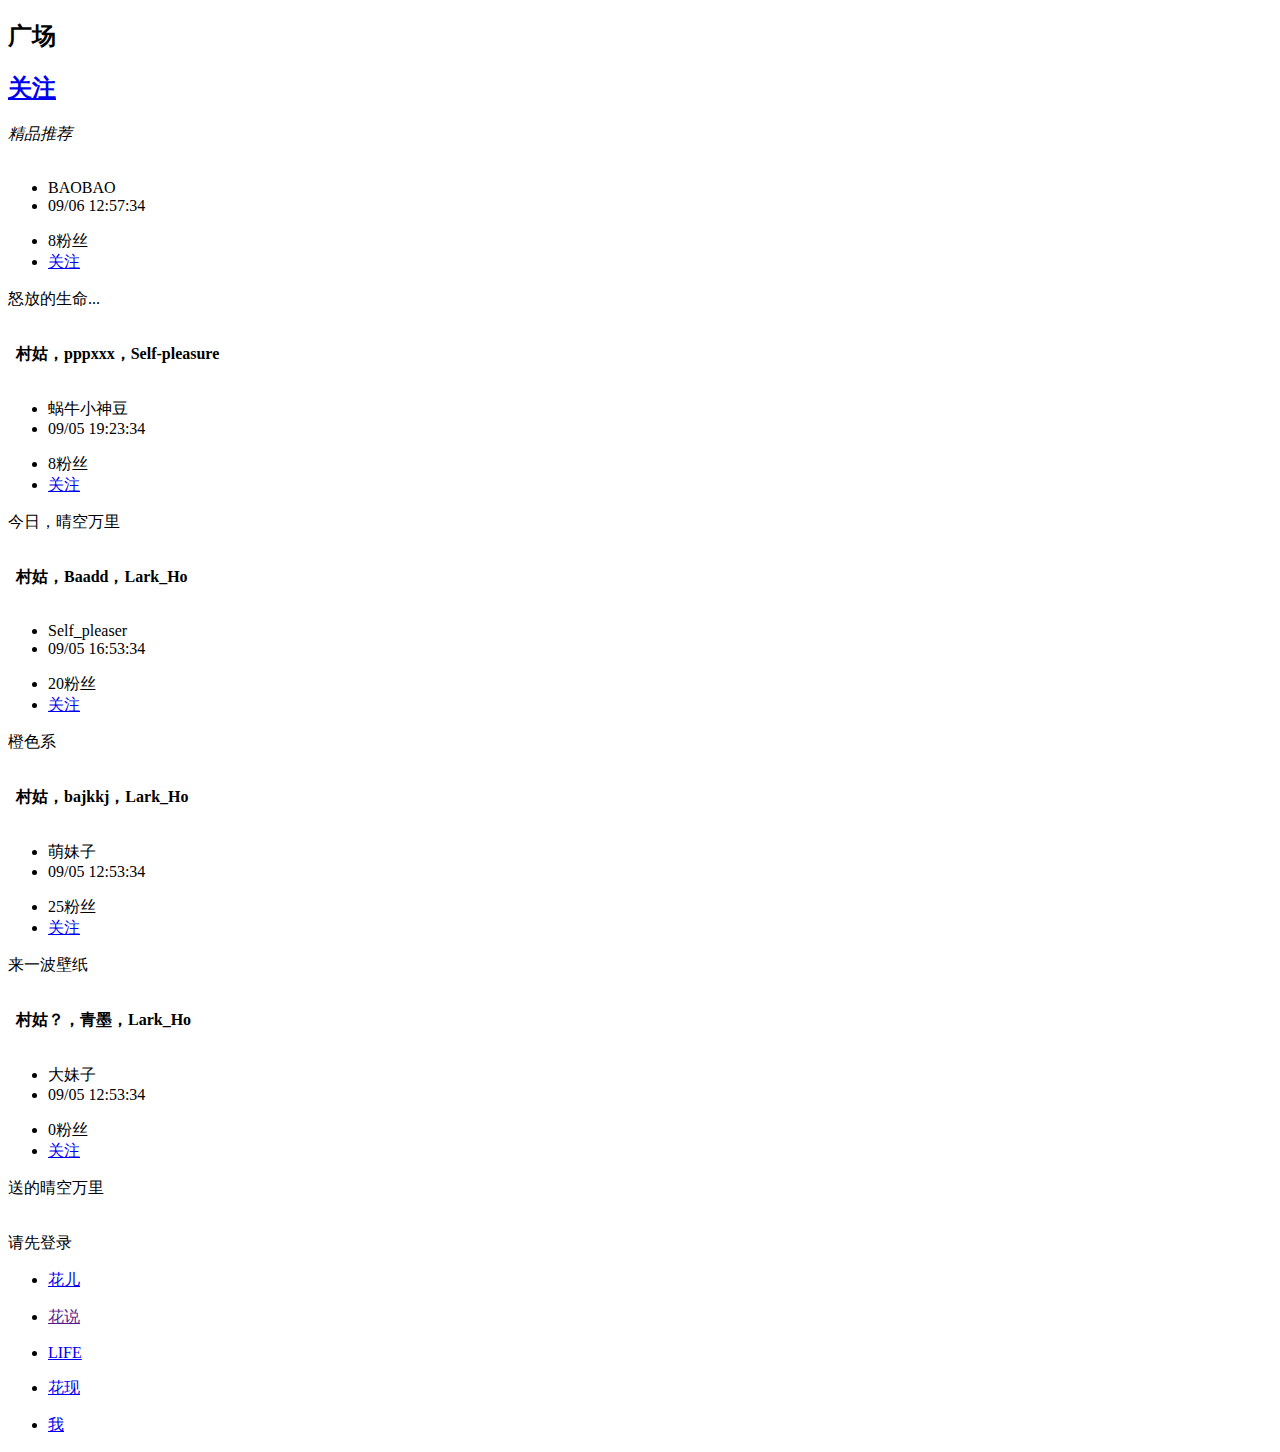
==== hs.html @ dff8ff0c "Add files via upload" ====
<!DOCTYPE html>
<html lang="en">
<head>
	<meta charset="UTF-8">
	<meta content="width=device-width, initial-scale=1.0, maximum-scale=1.0,  user-scalable=0"; name="viewport" />
	<meta content="telephone=no" name="format-detection" />
	<title>花说</title>
	<link rel="stylesheet" type="text/css" href="css/iconfont.css">
	<link rel="stylesheet" type="text/css" href="css/reset.css">
	<link rel="stylesheet" type="text/css" href="css/style2.css">
	<script src="js/jquery-3.2.1.min.js"></script>
 <script>
	$(document).ready(function(){
  $(".icon-xinxi").click(function(){
    $(".hide").show();
  });
  $(".icon-cha").click(function(){
    $(".hide").hide();
  });
});
</script>
</head>
<body>
<header>
<h2 class="select">广场</h2>
<h2><a href="sign-in.html">关注</a></h2>
</header>
<div class="contain">
	<div class="top">
		<span></span>
		<i>精品推荐</i>
	</div>
	<div class="about">
		<div class="toux">
			<a href=""><img src="img/1-10.jpg" alt=""></a>
			<ul>
				<li>BAOBAO</li>
				<li>09/06 12:57:34</li>
			</ul>
			<ul>
				<li>8粉丝</li>
				<li><a href="sign-in.html"><i class="iconfont icon-jiahao"></i>关注</a></li>
			</ul>
		</div>
		<p>怒放的生命...</p>
		<div class="about_img">
			<img src="img/1-10.jpg" alt="">
			<img src="img/1-1.jpg" alt="">
			<img src="img/1-3.jpg" alt="">
		</div>
		<div class="xx"><i class="iconfont icon-xinxi"></i></div>
		<b><i class="iconfont icon-xin"></i>&nbsp;&nbsp;村姑，pppxxx，Self-pleasure</b>
	</div>
	<div class="about about1">
		<div class="toux">
			<a href=""><img src="img/1-9.jpg" alt=""></a>
			<ul>
				<li>蜗牛小神豆</li>
				<li>09/05 19:23:34</li>
			</ul>
			<ul>
				<li>8粉丝</li>
				<li><a href="sign-in.html"><i class="iconfont icon-jiahao"></i>关注</a></li>
			</ul>
		</div>
		<p>今日，晴空万里</p>
		<div class="about_img">
			<img src="img/1-4.jpg" alt="">
		</div>
		<div class="xx"><i class="iconfont icon-xinxi"></i></div>
		<b><i class="iconfont icon-xin"></i>&nbsp;&nbsp;村姑，Baadd，Lark_Ho</b>
	</div>

	<div class="about about2">
		<div class="toux">
			<a href=""><img src="img/1-7.jpg" alt=""></a>
			<ul>
				<li>Self_pleaser</li>
				<li>09/05 16:53:34</li>
			</ul>
			<ul>
				<li>20粉丝</li>
				<li><a href="sign-in.html"><i class="iconfont icon-jiahao"></i>关注</a></li>
			</ul>
		</div>
		<p>橙色系</p>
		<div class="about_img">
			<img src="img/1-7.jpg" alt="">
			<img src="img/1-8.jpg" alt="">
			<img src="img/1-6.jpg" alt="">
		</div>
		<div class="xx"><i class="iconfont icon-xinxi"></i></div>
		<b><i class="iconfont icon-xin"></i>&nbsp;&nbsp;村姑，bajkkj，Lark_Ho</b>
	</div>



	<div class="about about3">
		<div class="toux">
			<a href=""><img src="img/1-6.jpg" alt=""></a>
			<ul>
				<li>萌妹子</li>
				<li>09/05 12:53:34</li>
			</ul>
			<ul>
				<li>25粉丝</li>
				<li><a href="sign-in.html"><i class="iconfont icon-jiahao"></i>关注</a></li>
			</ul>
		</div>
		<p>来一波壁纸</p>
		<div class="about_img">
			<img src="img/2-11.jpg" alt="">
			<img src="img/2-12.jpg" alt="">
			<img src="img/2-13.jpg" alt="">
			<img src="img/1-7.jpg" alt="">
			<img src="img/1-8.jpg" alt="">
			<img src="img/1-6.jpg" alt="">
		</div>
		<div class="xx"><i class="iconfont icon-xinxi"></i></div>
		<b><i class="iconfont icon-xin"></i>&nbsp;&nbsp;村姑？，青墨，Lark_Ho</b>
	</div>


	<div class="about about4">
		<div class="toux">
			<a href=""><img src="img/1-10.jpg" alt=""></a>
			<ul>
				<li>大妹子</li>
				<li>09/05 12:53:34</li>
			</ul>
			<ul>
				<li>0粉丝</li>
				<li><a href="sign-in.html"><i class="iconfont icon-jiahao"></i>关注</a></li>
			</ul>
		</div>
		<p>送的晴空万里</p>
		<div class="about_img">
			<img src="img/2-11.jpg" alt="">
		</div>
		<div class="xx"><a href="sign-in.html"><i class="iconfont icon-xinxi"></i></a></div>
	</div>

</div>

<div class="hide">
		<i class="iconfont icon-cha"></i>
		请先登录
</div>





<footer>
<ul>
	<li>
		<a href="index.html"><i class="iconfont icon-shuihu"></i>
		<p>花儿</p>
		</a>
	</li>
	<li>
		<a href=""><i class="iconfont icon-zhalan"></i>
		<p>花说</p>
		</a>
	</li>
	<li>
		<a href="life1.html"><i class="iconfont icon-iconset0217"></i>
		<p>LIFE</p>
		</a>
	</li>
	<li>
		<a href="hx.html"><i class="iconfont icon-shuaziline"></i>
		<p>花现</p>
		</a>
	</li>
	<li>
		<a href="wo.html"><i class="iconfont icon-iconcopy"></i>
		<p>我</p>
		</a>
	</li>
</ul>
</footer>
</body>
</html>
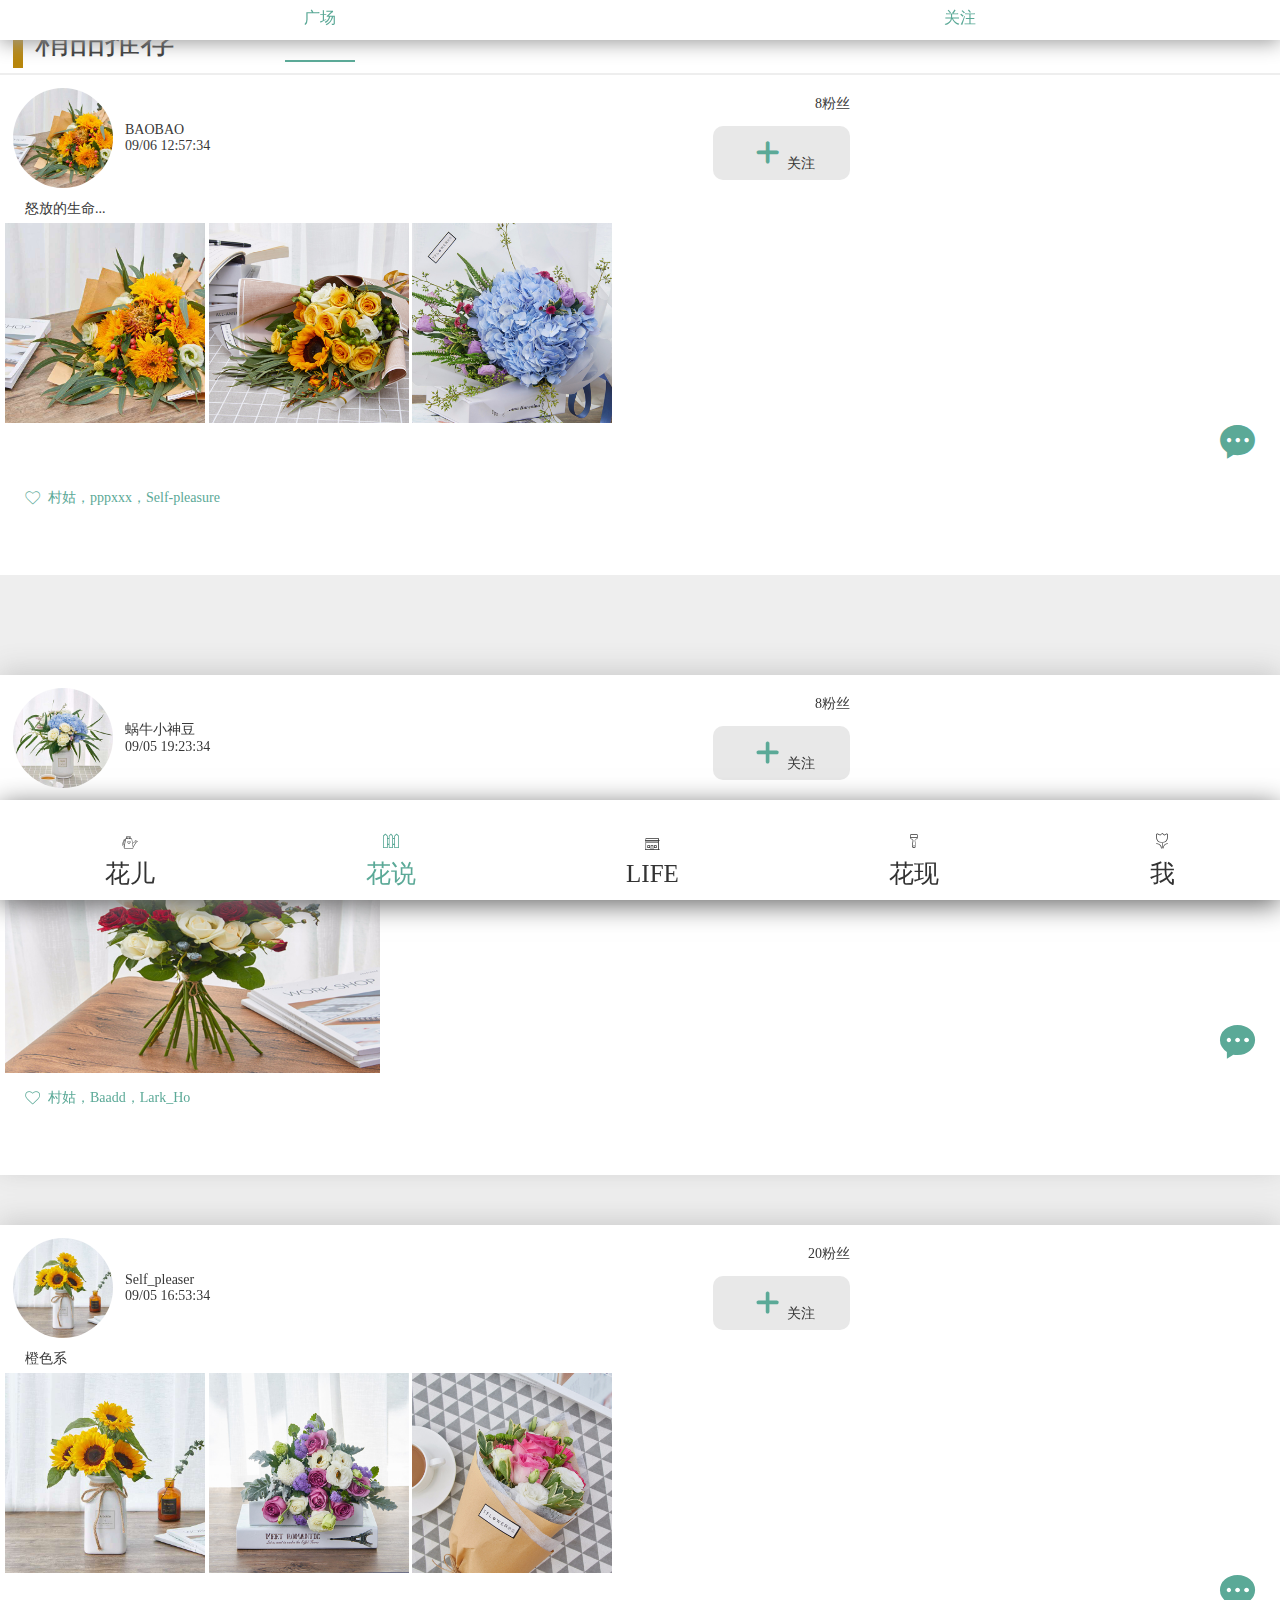
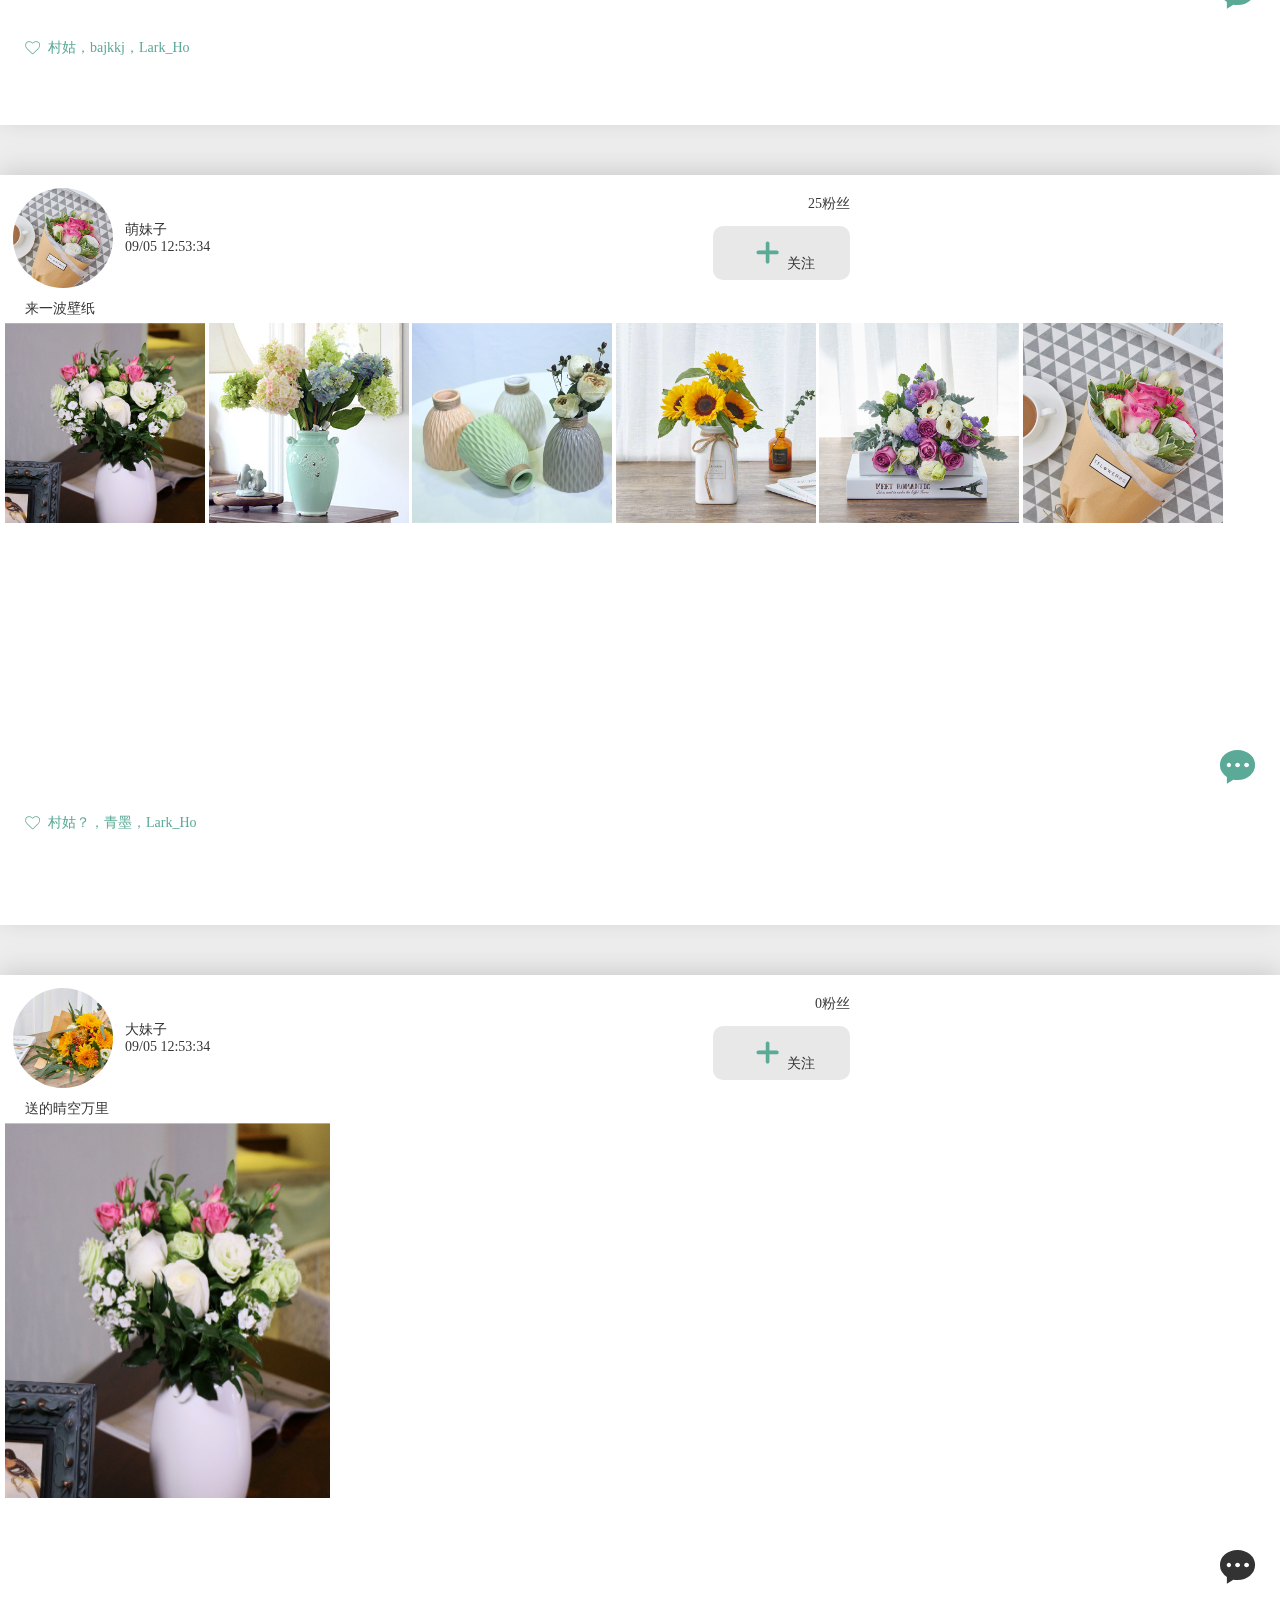
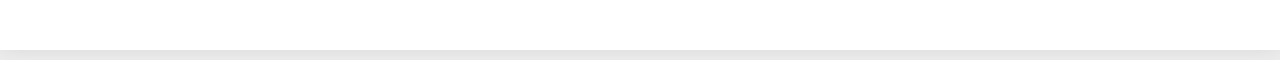
==== commit 8aa90749: "Add files via upload" ====
--- a/hs.html
+++ b/hs.html
@@ -1,14 +1,72 @@
-<!DOCTYPE html>
-<html lang="en">
+﻿<!DOCTYPE html>
+<html>
+
 <head>
-	<meta charset="UTF-8">
-	<meta content="width=device-width, initial-scale=1.0, maximum-scale=1.0,  user-scalable=0"; name="viewport" />
-	<meta content="telephone=no" name="format-detection" />
-	<title>花说</title>
-	<link rel="stylesheet" type="text/css" href="css/iconfont.css">
-	<link rel="stylesheet" type="text/css" href="css/reset.css">
-	<link rel="stylesheet" type="text/css" href="css/style2.css">
-	<script src="js/jquery-3.2.1.min.js"></script>
+<meta charset="UTF-8">
+<meta content="width=device-width, initial-scale=1.0, maximum-scale=1.0,  user-scalable=0"; name="viewport" />
+<meta content="telephone=no" name="format-detection" />
+<title>swiper.js手机触屏滑动选项卡标签切换代码</title>
+
+<link rel="stylesheet" href="js/swiper.min.css" />
+<link rel="stylesheet" type="text/css" href="css/iconfont.css">
+<link rel="stylesheet" type="text/css" href="css/reset.css">
+<link rel="stylesheet" type="text/css" href="css/style2.css">
+
+<style type="text/css">
+	*{margin:0;padding:0;font-family: "微软雅黑";}
+		.wrap{margin:0 auto;}
+		.tabs{
+			height:32px;
+			background: #fff;
+			width: 100%;
+			padding-top: 8px;
+			text-align: center;
+			position: fixed;
+			z-index: 1000;
+			top:0px;
+			box-shadow: 0px 0.01rem 0.08rem #999;
+		}
+		.tabs .part{
+			display:block;
+			float:left;
+			width:50%;
+			color:#fff;
+			text-align:center;
+			height:0.2rem;
+		}
+		.tabs a{
+			height:0.2rem;
+			width:70px;
+			display:block;
+			color: #5BA997;
+			text-align:center;
+			margin:0 auto;
+			font-size:16px;
+			text-decoration:none;
+			padding-bottom: 2px;
+		}
+		.tabs span.active a{
+			color: #5BA997;
+			border-bottom: 2px solid  #5BA997;
+		}
+
+		.swiper-container{width:100%;height:13rem;border-top:0;margin-top:10px!important}
+		.swiper-slide{width:100%;background:none;color:#373737;}
+		.algn{
+			display: block;
+			height:20rem;
+			background: #fff;
+			width:100%;
+			text-align: center;
+			font-size:0.2rem;
+			text-align: center;
+			line-height: 7.5rem;
+		}
+</style>
+
+
+
+<script src="js/jquery-3.2.1.min.js"></script>
  <script>
 	$(document).ready(function(){
   $(".icon-xinxi").click(function(){
@@ -20,12 +78,25 @@
 });
 </script>
 </head>
-<body>
-<header>
-<h2 class="select">广场</h2>
-<h2><a href="sign-in.html">关注</a></h2>
-</header>
-<div class="contain">
+
+<body class="bgc_gray">
+
+<div class="pg-main">
+
+	<div id="wrapper">
+		<!--header end-->
+		<div class="wrap">
+			<div class="tabs">
+				<span class="part active"><a href="#" hidefocus="true" >广场</a></span>
+				<span class="part"><a href="#" hidefocus="true">关注</a></span>
+				<!-- <span class="part"><a href="#" hidefocus="true">个人免费</a></span> -->
+			</div>
+
+			<div class="swiper-container">
+				<div class="swiper-wrapper">
+					<div class="swiper-slide swiper-slide-visible swiper-slide-active">
+						<div class="content-slide">
+							<div class="contain">
 	<div class="top">
 		<span></span>
 		<i>精品推荐</i>
@@ -141,16 +212,57 @@
 	</div>
 
 </div>
+						</div>
+					</div>
+					<div class="swiper-slide">
+						<div class="content-slide">
+						<p class="algn">
+						<img src="img/sign_right0.png" alt="">
+						</p>
+						</div>
+					</div>
+				</div>
+			</div>
+		</div>
+
+	</div>
+</div>
+
+<script type="text/javascript" src="js/zepto.min.js"></script>
+<script type="text/javascript" src="js/idangerous.swiper.min.js"></script>
+<script type="text/javascript">
+	$(function() {
+
+var tabsSwiper;
+tabsSwiper = new Swiper('.swiper-container', {
+	speed : 500,
+	onSlideChangeStart : function() {
+		$(".tabs .active").removeClass('active');
+		$(".tabs span").eq(tabsSwiper.activeIndex).addClass('active');
+	}
+});
+
+$(".tabs span").on('touchstart mousedown', function(e) {
+	e.preventDefault()
+	$(".tabs .active").removeClass('active');
+	$(this).addClass('active');
+	tabsSwiper.swipeTo($(this).index());
+
+});
+
+$(".tabs span").click(function(e) {
+	e.preventDefault();
+});
+
+
+});//end
+</script>
 
 <div class="hide">
 		<i class="iconfont icon-cha"></i>
 		请先登录
 </div>
 
-
-
-
-
 <footer>
 <ul>
 	<li>
@@ -181,4 +293,4 @@
 </ul>
 </footer>
 </body>
-</html>+</html>
--- a/css/iconfont.css
+++ b/css/iconfont.css
@@ -0,0 +1,77 @@
+
+@font-face {font-family: "iconfont";
+  src: url('iconfont.eot?t=1505226812738'); /* IE9*/
+  src: url('iconfont.eot?t=1505226812738#iefix') format('embedded-opentype'), /* IE6-IE8 */
+  url('[data-uri]') format('woff'),
+  url('iconfont.ttf?t=1505226812738') format('truetype'), /* chrome, firefox, opera, Safari, Android, iOS 4.2+*/
+  url('iconfont.svg?t=1505226812738#iconfont') format('svg'); /* iOS 4.1- */
+}
+
+.iconfont {
+  font-family:"iconfont" !important;
+  font-size:16px;
+  font-style:normal;
+  -webkit-font-smoothing: antialiased;
+  -moz-osx-font-smoothing: grayscale;
+}
+
+.icon-shizhong:before { content: "\e60b"; }
+
+.icon-gouwuche:before { content: "\e60d"; }
+
+.icon-qianbao:before { content: "\e6b5"; }
+
+.icon-iconset0217:before { content: "\e674"; }
+
+.icon-tuihuanhuo:before { content: "\e692"; }
+
+.icon-dingwei:before { content: "\e60e"; }
+
+.icon-zhalan:before { content: "\e605"; }
+
+.icon-shoucang:before { content: "\e606"; }
+
+.icon-dingwei1:before { content: "\e6b0"; }
+
+.icon-xinxi:before { content: "\e62c"; }
+
+.icon-shuaziline:before { content: "\e645"; }
+
+.icon-erweima:before { content: "\e61c"; }
+
+.icon-huodong:before { content: "\e631"; }
+
+.icon-xiangyou-page:before { content: "\e600"; }
+
+.icon-xin:before { content: "\e60a"; }
+
+.icon-yiwancheng:before { content: "\e616"; }
+
+.icon-wenhao:before { content: "\e7fd"; }
+
+.icon-jiahao:before { content: "\e60c"; }
+
+.icon-daishouhuo:before { content: "\e617"; }
+
+.icon-yanjing:before { content: "\e613"; }
+
+.icon-fangxiangz:before { content: "\e604"; }
+
+.icon-xing:before { content: "\e601"; }
+
+.icon-shezhi:before { content: "\e603"; }
+
+.icon-zaixiankefu:before { content: "\e618"; }
+
+.icon-cha:before { content: "\e99c"; }
+
+.icon-fangxiangjian-xia:before { content: "\e688"; }
+
+.icon-ren-copy:before { content: "\e602"; }
+
+.icon-wodepintuan:before { content: "\e628"; }
+
+.icon-iconcopy:before { content: "\e67b"; }
+
+.icon-shuihu:before { content: "\e65a"; }
+
--- a/css/style2.css
+++ b/css/style2.css
@@ -0,0 +1,293 @@
+@charset="utf-8";
+
+
+
+
+@media only screen and (min-width: 320px){
+  html {
+    font-size: 100px !important;
+  }
+}
+@media only screen and (min-width: 360px){
+  html {
+    font-size: 115px !important;
+  }
+   .contain .about3{
+  	top:6.8rem !important;
+  }
+}
+@media only screen and (min-width: 375px){
+  html {
+    font-size: 115px !important;
+  }
+  .contain .about3{
+  	top:6.8rem !important;
+  }
+}
+@media only screen and (min-width:412px){
+  html {
+    font-size: 125px !important;
+  }
+}
+@media only screen and (min-width:414px){
+  html {
+    font-size: 120px !important;
+  }
+}
+
+
+@media only screen and (min-width: 750px){
+  html {
+    font-size: 180px !important;
+  }
+}
+
+@media only screen and (min-width: 768px){
+  html {
+    font-size: 200px !important;
+  }
+}
+
+@media only screen and (min-width: 1024px){
+  html {
+    font-size: 250px !important;
+  }
+}
+
+@font-face{
+font-family: myFont;
+src: url('../font/FZXH1JW.TTF'),
+     url('../font/FZXH1JW.eot'); /* IE9+,可以是具体的实际链接 */
+}
+body{
+	color:#333;
+	background: #eee;
+	font-size:14px;
+	font-family: myFont;
+}
+header{
+	display: flex;
+	flex-direction: row;
+	background: #fff;
+	justify-content: space-around;
+	box-shadow: none;
+	font-size: 0.14rem;
+	align-items: bottom;
+	height:0.3rem;
+	font-family: "宋体";
+	border-bottom: 1px solid #eee;
+}
+header h2{
+	padding:0.05rem 0.1rem;
+	align-self: bottom;
+}
+header .select{
+	color:#5BA997;
+	border-bottom: 2px solid #5BA997;
+}
+.contain .top{
+	font-family: "宋体";
+	font-size: 0.14rem;
+	position: absolute;
+	width:100%;
+	height:0.25rem;
+	background: #fff;
+	line-height: 0.25rem;
+	border-bottom: 1px solid #eee;
+}
+.contain .top i{
+	display: inline-block;
+	width:1rem;
+	height:0.2rem;
+	line-height: 0.25rem;
+	float: left;
+	margin-left: 0.05rem;
+}
+.contain span{
+	margin-top: 0.03rem;
+	margin-left: 0.05rem;
+	display:inline-block;
+	width:0.04rem;
+	float: left;
+	height:0.2rem;
+	border-radius: 5p;
+	background:#B8860B;
+}
+.contain .about{
+	position: absolute;
+	margin-top:0.26rem;
+	width:100%;
+	height:2rem;
+	background: #fff;
+}
+.contain .about .toux{
+	width:100%;
+	height:0.5rem;
+	display: flex;
+	flex-direction: row;
+	align-items: center;
+}
+.contain .about .toux ul:nth-of-type(1){
+	float: left;
+	width:1.9rem;
+	margin-left:0.05rem;
+}
+.contain .about .toux ul:nth-of-type(2){
+	float: right;
+	text-align: right;
+	width:1.0rem;
+	margin-right: 0.05rem;
+}
+
+.contain .about .toux>a{
+	float:left;
+	margin-left:0.05rem;
+	width:0.4rem;
+	height:0.4rem;
+	border-radius: 50%;
+}
+.contain .about .toux>a img{
+	width:100%;
+	height:100%;
+	border-radius: 50%;
+}
+.contain .about .toux ul:nth-of-type(2) li a{
+	display: inline-block;
+	padding:0.02rem 0.05rem;
+	margin-top:0.05rem;
+	width:0.45rem;
+	text-align: center;
+	background:#E8E8E8;
+	border-radius:0.04rem;
+}
+.icon-jiahao{
+	font-size:0.16rem;
+	font-weight: 800;
+	color:#5BA997;
+}
+.contain .about p{
+	margin-left:0.1rem;
+}
+.contain .about_img{
+	width:98%;
+	height:0.8rem;
+	margin-left: 5px;
+	margin-top: 5px;
+}
+.contain .about_img img{
+	width:0.8rem;
+	height:0.8rem;
+}
+.contain .xx{
+	width:100%;
+	height:0.2rem;
+	text-align: right;
+	color:#5BA997;
+}
+.icon-xinxi{
+	margin-right:0.1rem;
+	font-size: 0.14rem;
+}
+.about b{
+	color:#5BA997;
+	font-style: normal;
+	margin-left:0.1rem;
+	height:0.2rem;
+	display: flex;
+	align-items: center;
+}
+.contain .about1{
+ 	top: 2.4rem;
+ 	box-shadow: 0px -0.02rem 0.1rem #ccc;
+}
+.about1 .about_img img{
+	width:1.5rem;
+	height:1rem;
+}
+.contain .about2{
+	top:4.6rem;
+	box-shadow: 0px -0.02rem 0.1rem #ccc;
+}
+.contain .about3{
+	top:680px;
+	height:3rem;
+	box-shadow: 0px -0.02rem 0.1rem #ccc;
+}
+.contain .about3 .about_img{
+	height:1.7rem;
+}
+.contain .about4{
+	height:2.7rem;
+	top:10rem;
+	margin-bottom: 0.4rem;
+	box-shadow: 0px -0.02rem 0.1rem #ccc;
+}
+.contain .about4 .about_img{
+	height:1.7rem;
+}
+.contain .about4 .about_img img{
+	width:1.3rem;
+	height:1.5rem;
+}
+
+.hide{
+    background:rgba(91,169,151,0.9);
+    z-index: 1000;
+    width:2rem;
+    height:1rem;
+    position:absolute;
+    top:30%;
+    left:50%;
+    margin-left:-1rem;
+    border-radius:0.1rem;
+    text-align:center;
+    font-size:0.3rem;
+    color:#fff;
+    line-height:1rem;
+    display: none;
+}
+.hide .icon-cha{
+	color:#fff;
+    float:right;
+    margin-top:-0.4rem;
+    font-size:0.2rem;
+    margin-right: 0.02rem;
+}
+
+
+
+
+
+
+
+
+footer{
+	width:100%;
+	height:0.4rem;
+	position:fixed;
+	bottom:0px;
+	z-index: 1000;
+	background: #fff;
+	box-shadow: 0px 0.02rem 0.1rem #666;
+}
+footer ul{
+	width:100%;
+	height:0.4rem;
+	display: flex;
+	flex-direction: row;
+	justify-content: space-around;
+	align-items: center;
+	font-size:0.16rem;
+	font-weight:400;
+	color: #666;
+}
+footer ul li p{
+	font-size:0.1rem;
+	font-family: "华文仿宋";
+}
+footer ul li{
+	text-align: center;
+}
+footer ul li:nth-of-type(2){
+	color:#5BA997;
+}